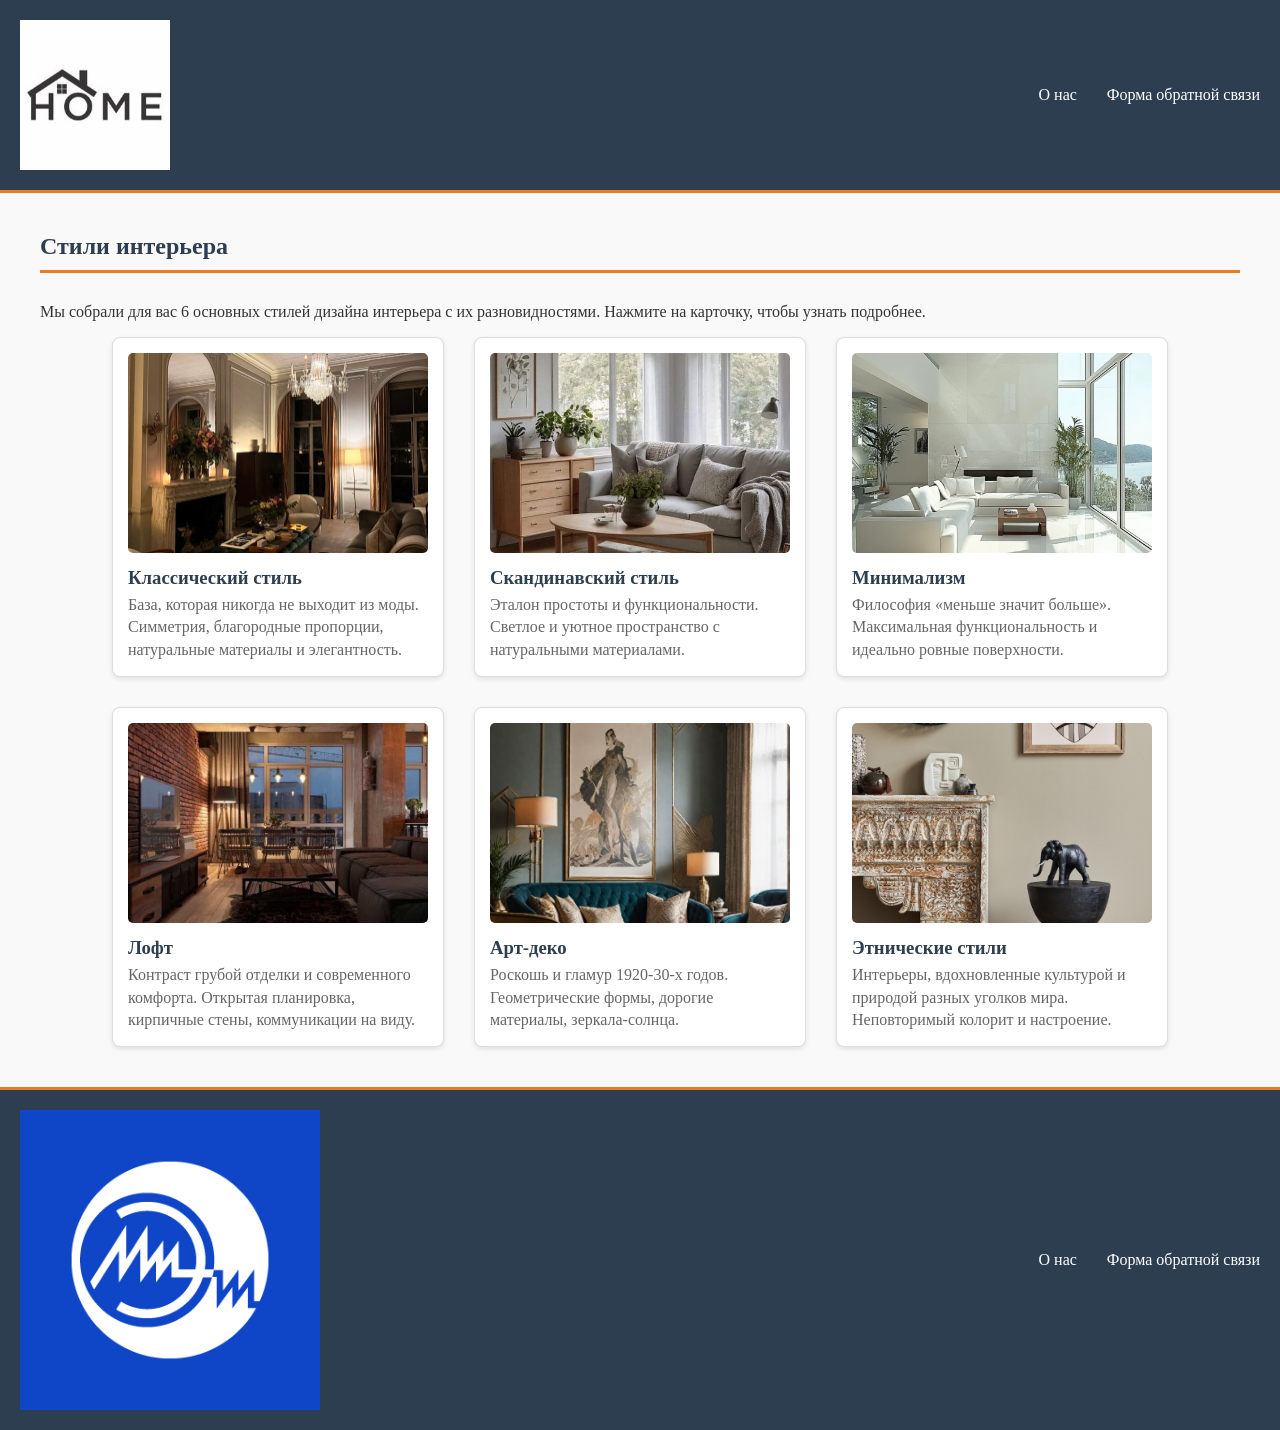
==== lab1/index.html @ 456b3cd9 "Чистый старт лабораторной работы" ====
<!DOCTYPE html>
<html lang="ru">
<head>
    <meta charset="UTF-8">
    <meta name="viewport" content="width=device-width, initial-scale=1.0">
    <title>Дизайн интерьера - Главная</title>
    <link rel="stylesheet" href="style.css">
</head>
<body>
    <header>
        <a href="index.html">
            <img src="images/logo.jpg" alt="Логотип студии дизайна интерьера" width="150">
        </a>
        <nav>
            <ul>
                <li><a href="about.html">О нас</a></li>
                <li><a href="form.html">Форма обратной связи</a></li>
            </ul>
        </nav>
    </header>

    <main>
        <section>
            <h1>Стили интерьера</h1>
            <p>Мы собрали для вас 6 основных стилей дизайна интерьера с их разновидностями. Нажмите на карточку, чтобы узнать подробнее.</p>
        </section>

        <section>
            <figure>
                <a href="classic.html">
                    <img src="images/classic-card.jpg" alt="Классический стиль интерьера" width="300">
                    <figcaption>
                        <h3>Классический стиль</h3>
                        <p>База, которая никогда не выходит из моды. Симметрия, благородные пропорции, натуральные материалы и элегантность.</p>
                    </figcaption>
                </a>
            </figure>

            <figure>
                <a href="scandi.html">
                    <img src="images/scandi-card.jpg" alt="Скандинавский стиль интерьера" width="300">
                    <figcaption>
                        <h3>Скандинавский стиль</h3>
                        <p>Эталон простоты и функциональности. Светлое и уютное пространство с натуральными материалами.</p>
                    </figcaption>
                </a>
            </figure>

            <figure>
                <a href="minimalism.html">
                    <img src="images/minimalism-card.png" alt="Минимализм в интерьере" width="300">
                    <figcaption>
                        <h3>Минимализм</h3>
                        <p>Философия «меньше значит больше». Максимальная функциональность и идеально ровные поверхности.</p>
                    </figcaption>
                </a>
            </figure>

            <figure>
                <a href="loft.html">
                    <img src="images/loft-card.jpg" alt="Лофт интерьер" width="300">
                    <figcaption>
                        <h3>Лофт</h3>
                        <p>Контраст грубой отделки и современного комфорта. Открытая планировка, кирпичные стены, коммуникации на виду.</p>
                    </figcaption>
                </a>
            </figure>

            <figure>
                <a href="artdeco.html">
                    <img src="images/artdeco-card.jpg" alt="Арт-деко интерьер" width="300">
                    <figcaption>
                        <h3>Арт-деко</h3>
                        <p>Роскошь и гламур 1920-30-х годов. Геометрические формы, дорогие материалы, зеркала-солнца.</p>
                    </figcaption>
                </a>
            </figure>

            <figure>
                <a href="ethnic.html">
                    <img src="images/ethnic-card.jpg" alt="Этнический стиль интерьера" width="300">
                    <figcaption>
                        <h3>Этнические стили</h3>
                        <p>Интерьеры, вдохновленные культурой и природой разных уголков мира. Неповторимый колорит и настроение.</p>
                    </figcaption>
                </a>
            </figure>
        </section>
    </main>

    <footer>
        <a href="https://miet.ru/" target="_blank">
            <img src="images/miet-logo.png" alt="Логотип НИУ МИЭТ" width="300">
        </a>
        <nav>
            <ul>
                <li><a href="https://miet.ru/sveden/">О нас</a></li>
                <li><a href="https://miet.ru/page/146704">Форма обратной связи</a></li>
            </ul>
        </nav>
    </footer>
</body>
</html>
---- lab1/style.css ----
/* ===== ОБЩИЕ СТИЛИ ===== */
body {
    font-family: Georgia, serif;
    margin: 0;
    padding: 0;
    background-color: #f9f9f9;
    color: #333;
}

/* ===== ШАПКА (HEADER) ===== */
header {
    background-color: #2c3e50;
    padding: 20px;
    display: flex;
    align-items: center;
    justify-content: space-between;
    border-bottom: 3px solid #e67e22;
}

header a {
    text-decoration: none;
}

header img {
    vertical-align: middle;
}

header nav ul {
    list-style: none;
    margin: 0;
    padding: 0;
    display: flex;
    gap: 30px;
}

header nav ul li a {
    color: white;
    font-weight: bold;
    font-size: 16px;
}

header nav ul li a:hover {
    color: #e67e22;
    text-decoration: underline;
}

/* ===== ПОДВАЛ (FOOTER) ===== */
footer {
    background-color: #2c3e50;
    padding: 20px;
    display: flex;
    align-items: center;
    justify-content: space-between;
    border-top: 3px solid #e67e22;
    margin-top: 40px;
}

footer a {
    text-decoration: none;
}

footer img {
    vertical-align: middle;
}

footer nav ul {
    list-style: none;
    margin: 0;
    padding: 0;
    display: flex;
    gap: 30px;
}

footer nav ul li a {
    color: white;
    font-weight: bold;
    font-size: 16px;
}

footer nav ul li a:hover {
    color: #e67e22;
    text-decoration: underline;
}

/* ===== ОСНОВНОЙ КОНТЕНТ ===== */
main {
    max-width: 1200px;
    margin: 40px auto;
    padding: 0 20px;
    min-height: 60vh;
}

/* ===== КАРТОЧКИ НА ГЛАВНОЙ ===== */
main section:last-child {
    display: flex;
    flex-wrap: wrap;
    gap: 30px;
    justify-content: center;
}

figure {
    width: 300px;
    margin: 0;
    padding: 15px;
    background-color: white;
    border: 1px solid #ddd;
    border-radius: 8px;
    box-shadow: 0 2px 5px rgba(0,0,0,0.1);
    transition: transform 0.3s;
}

figure:hover {
    transform: translateY(-5px);
    box-shadow: 0 5px 15px rgba(0,0,0,0.2);
}

figure a {
    text-decoration: none;
    color: inherit;
}

figure img {
    width: 100%;
    height: 200px;
    object-fit: cover;
    border-radius: 5px;
}

figcaption h3 {
    margin: 10px 0 5px;
    color: #2c3e50;
}

figcaption p {
    margin: 0;
    color: #666;
    line-height: 1.4;
}

/* ===== ТАБЛИЦЫ ===== */
table {
    width: 100%;
    border-collapse: collapse;
    margin: 30px 0;
    background-color: white;
    box-shadow: 0 2px 5px rgba(0,0,0,0.1);
}

/* Заголовки таблицы (темно-серый фон, белый текст, жирный, по центру) */
th {
    background-color: #333;
    color: white;
    font-weight: bold;
    text-align: center;
    padding: 12px;
    border: 2px double #666;
}

/* Обычные ячейки (светло-серый фон, черный текст) */
td {
    background-color: #f2f2f2;
    color: black;
    padding: 10px;
    border: 1px solid #ccc;
    text-align: left;
    vertical-align: middle;
}

/* Ячейки с картинками в таблице */
td img {
    display: block;
    max-width: 200px;
    height: auto;
    border-radius: 4px;
}

/* ===== ССЫЛКИ (СИНИЙ ЦВЕТ) ===== */
a:link {
    color: #0066cc;
    text-decoration: none;
    font-weight: normal;
}

a:visited {
    color: #663399;
}

a:hover {
    color: #ff6600;
    text-decoration: underline;
    font-weight: bold;
}

a:active {
    color: #ff0000;
}

/* Специально для ссылок в header/footer (переопределяем, чтобы они были белыми) */
header a:link, header a:visited,
footer a:link, footer a:visited {
    color: white;
}

header a:hover, footer a:hover {
    color: #e67e22;
}

header a:active, footer a:active {
    color: #ff9900;
}

/* ===== ФОРМА ===== */
form {
    background-color: white;
    padding: 30px;
    border-radius: 8px;
    box-shadow: 0 2px 10px rgba(0,0,0,0.1);
    max-width: 600px;
    margin: 0 auto;
}

form div {
    margin-bottom: 20px;
    display: flex;
    flex-wrap: wrap;
    align-items: center;
}

form label {
    width: 200px;
    font-weight: bold;
    color: #2c3e50;
}

/* Поля ввода */
form input[type="text"],
form select,
form textarea {
    flex: 1;
    padding: 10px;
    border: 2px solid #ddd;
    border-radius: 4px;
    font-family: Georgia, serif;
    font-size: 14px;
    transition: border-color 0.3s;
}

form input[type="text"]:focus,
form select:focus,
form textarea:focus {
    border-color: #e67e22;
    outline: none;
}

/* Флажки и радио кнопки */
form div:has(input[type="checkbox"]),
form div:has(input[type="radio"]) {
    display: flex;
    flex-wrap: wrap;
    gap: 15px;
}

form div:has(input[type="checkbox"]) label,
form div:has(input[type="radio"]) label {
    width: auto;
    font-weight: normal;
    margin-right: 10px;
}

form input[type="checkbox"],
form input[type="radio"] {
    margin-right: 5px;
}

/* Кнопки */
form input[type="submit"],
form input[type="reset"] {
    background-color: #2c3e50;
    color: white;
    border: none;
    padding: 12px 25px;
    border-radius: 4px;
    cursor: pointer;
    font-family: Georgia, serif;
    font-size: 16px;
    font-weight: bold;
    margin-right: 15px;
    transition: background-color 0.3s;
}

form input[type="submit"]:hover,
form input[type="reset"]:hover {
    background-color: #e67e22;
}

/* Для многострочного поля */
textarea {
    resize: vertical;
    min-height: 100px;
}

/* Заголовки страниц */
h1 {
    color: #2c3e50;
    border-bottom: 3px solid #e67e22;
    padding-bottom: 10px;
    margin-bottom: 30px;
}

h2 {
    color: #2c3e50;
    margin-top: 40px;
}

/* ===== СТРАНИЦЫ СТИЛЕЙ ===== */
main img[width="600"] {
    max-width: 100%;
    height: auto;
    border-radius: 8px;
    box-shadow: 0 4px 10px rgba(0,0,0,0.2);
    margin: 20px 0;
    border: 3px solid white;
}
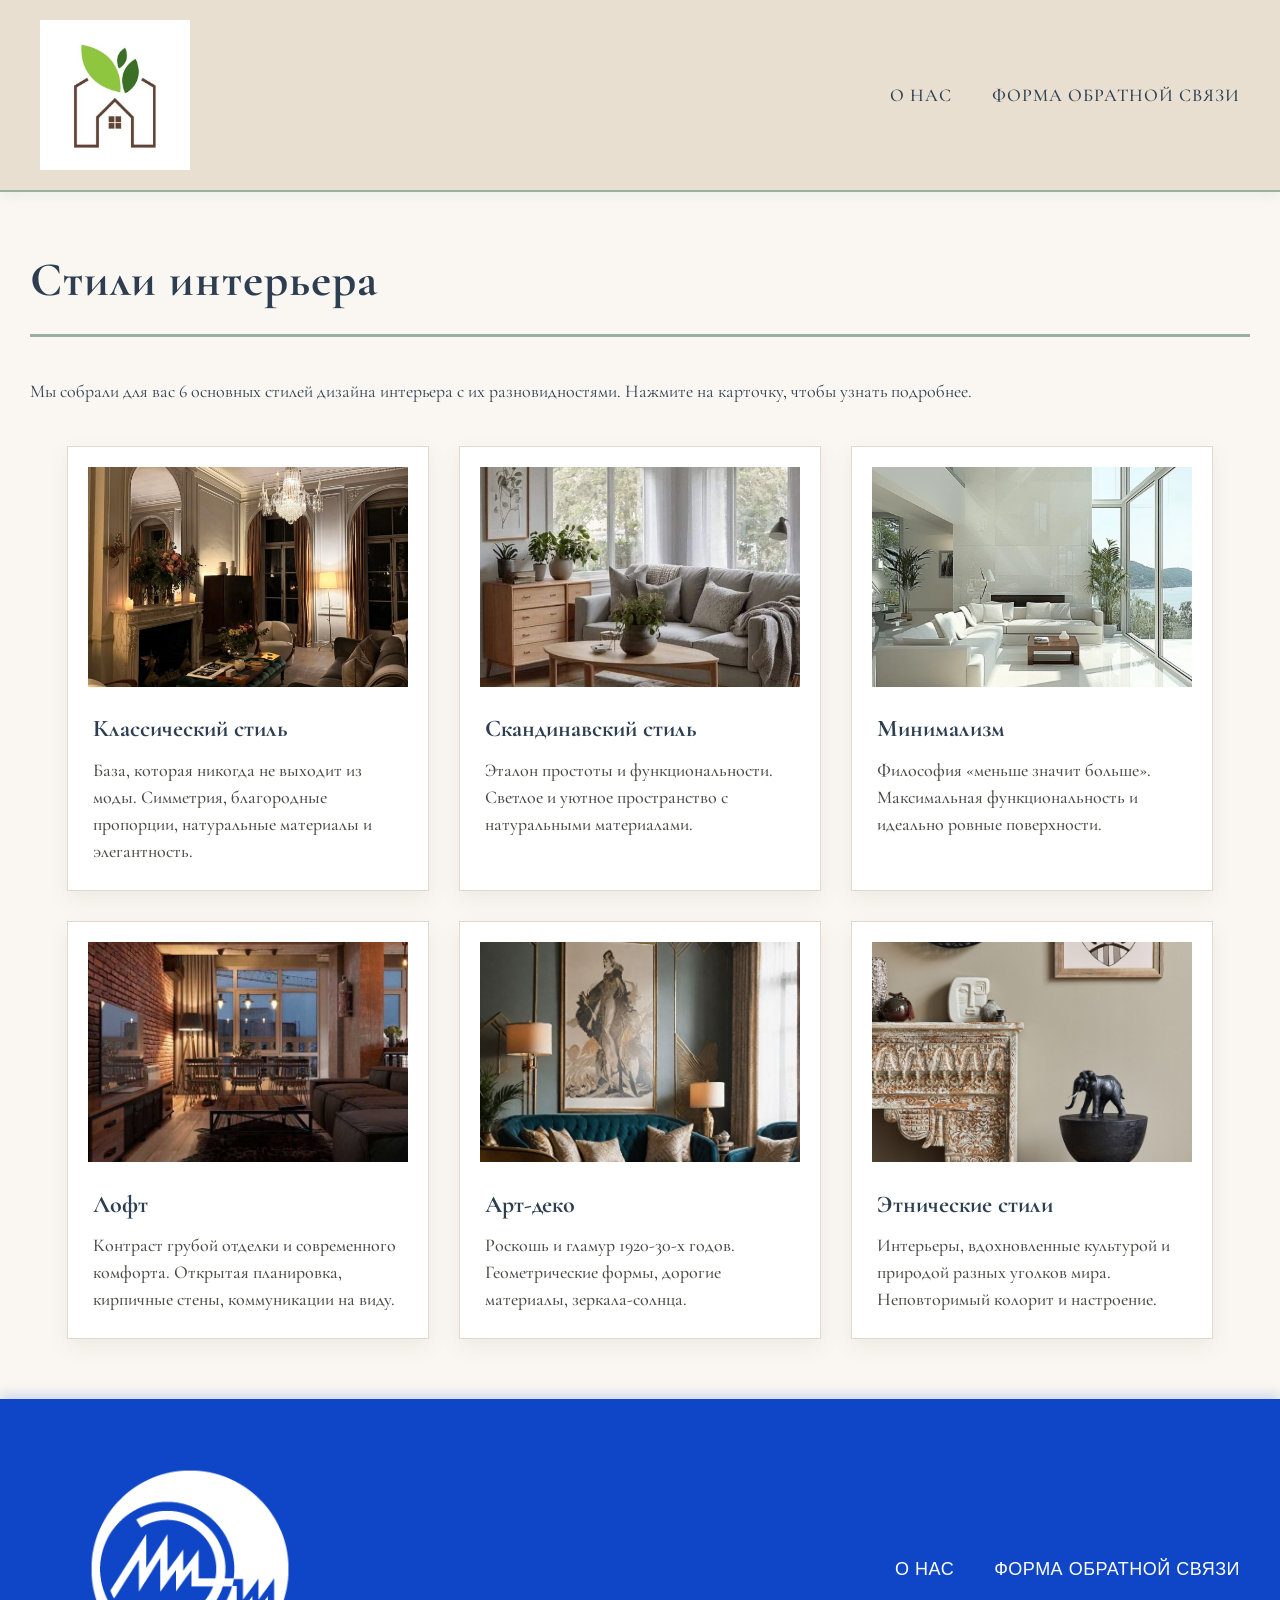
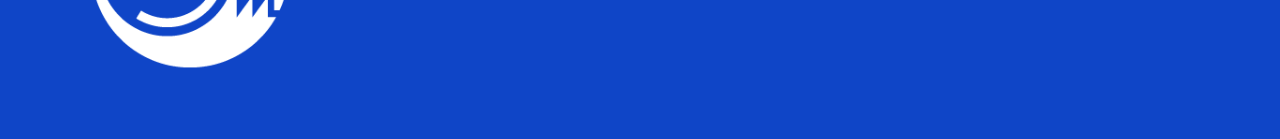
==== commit 9e7d71e5: "new css + miet" ====
--- a/lab1/index.html
+++ b/lab1/index.html
@@ -94,7 +94,7 @@
         </a>
         <nav>
             <ul>
-                <li><a href="https://miet.ru/sveden/">О нас</a></li>
+                <li><a href="https://miet.ru/sveden/common">О нас</a></li>
                 <li><a href="https://miet.ru/page/146704">Форма обратной связи</a></li>
             </ul>
         </nav>
--- a/lab1/style.css
+++ b/lab1/style.css
@@ -1,20 +1,52 @@
+/* ===== ПОДКЛЮЧЕНИЕ ШРИФТА ===== */
+@import url('https://fonts.googleapis.com/css2?family=Cormorant+Garamond:wght@400;500;600;700&display=swap');
+
 /* ===== ОБЩИЕ СТИЛИ ===== */
 body {
-    font-family: Georgia, serif;
+    font-family: 'Cormorant Garamond', serif;
     margin: 0;
     padding: 0;
-    background-color: #f9f9f9;
-    color: #333;
-}
-
-/* ===== ШАПКА (HEADER) ===== */
+    background-color: #faf7f2;
+    color: #2c3e50;
+    line-height: 1.6;
+    font-size: 18px;
+}
+
+h1, h2, h3, h4, h5, h6, p, li, figcaption, td, th, a, label, input, select, textarea, form div label {
+    font-family: 'Cormorant Garamond', serif;
+}
+
+h1 {
+    font-size: 48px;
+    color: #2c3e50;
+    border-bottom: 3px solid #9ab0a0;
+    padding-bottom: 15px;
+    margin-bottom: 40px;
+    font-weight: 700;
+    letter-spacing: 1px;
+}
+
+h2 {
+    font-size: 36px;
+    color: #2c3e50;
+    margin-top: 50px;
+    margin-bottom: 25px;
+    font-weight: 600;
+}
+
+h2::before {
+    display: none;
+}
+
+/* ===== ШАПКА ===== */
 header {
-    background-color: #2c3e50;
-    padding: 20px;
+    background-color: #e8dfd1;
+    padding: 20px 40px;
     display: flex;
     align-items: center;
     justify-content: space-between;
-    border-bottom: 3px solid #e67e22;
+    border-bottom: 2px solid #9ab0a0;
+    box-shadow: 0 4px 12px rgba(154, 176, 160, 0.15);
 }
 
 header a {
@@ -23,6 +55,11 @@
 
 header img {
     vertical-align: middle;
+    transition: opacity 0.3s;
+}
+
+header img:hover {
+    opacity: 0.8;
 }
 
 header nav ul {
@@ -30,29 +67,35 @@
     margin: 0;
     padding: 0;
     display: flex;
-    gap: 30px;
+    gap: 40px;
 }
 
 header nav ul li a {
-    color: white;
-    font-weight: bold;
-    font-size: 16px;
+    color: #2c3e50 !important;
+    font-family: 'Cormorant Garamond', serif;
+    font-weight: 600;
+    font-size: 20px;
+    letter-spacing: 1px;
+    text-transform: uppercase;
+    padding: 5px 0;
+    border-bottom: 2px solid transparent;
+    transition: all 0.3s;
 }
 
 header nav ul li a:hover {
-    color: #e67e22;
-    text-decoration: underline;
-}
-
-/* ===== ПОДВАЛ (FOOTER) ===== */
+    color: #6b8c7d;
+    border-bottom: 2px solid #9ab0a0;
+}
+
+/* ===== ПОДВАЛ ===== */
 footer {
-    background-color: #2c3e50;
-    padding: 20px;
+    background-color: #0F45C7;
+    padding: 20px 40px;
     display: flex;
     align-items: center;
     justify-content: space-between;
-    border-top: 3px solid #e67e22;
-    margin-top: 40px;
+    margin-top: 60px;
+    box-shadow: 0 -4px 12px rgba(15, 69, 199, 0.2);
 }
 
 footer a {
@@ -61,6 +104,11 @@
 
 footer img {
     vertical-align: middle;
+    transition: opacity 0.3s;
+}
+
+footer img:hover {
+    opacity: 0.8;
 }
 
 footer nav ul {
@@ -68,25 +116,29 @@
     margin: 0;
     padding: 0;
     display: flex;
-    gap: 30px;
+    gap: 40px;
 }
 
 footer nav ul li a {
-    color: white;
+    color: white !important;
+    font-family: 'Arial', sans-serif;
     font-weight: bold;
-    font-size: 16px;
+    font-size: 18px;
+    letter-spacing: 0.5px;
+    text-transform: uppercase;
+    transition: color 0.3s;
 }
 
 footer nav ul li a:hover {
-    color: #e67e22;
+    color: #ffcc00;
     text-decoration: underline;
 }
 
 /* ===== ОСНОВНОЙ КОНТЕНТ ===== */
 main {
-    max-width: 1200px;
-    margin: 40px auto;
-    padding: 0 20px;
+    max-width: 1300px;
+    margin: 50px auto;
+    padding: 0 30px;
     min-height: 60vh;
 }
 
@@ -96,22 +148,23 @@
     flex-wrap: wrap;
     gap: 30px;
     justify-content: center;
+    margin-top: 40px;
 }
 
 figure {
-    width: 300px;
-    margin: 0;
-    padding: 15px;
-    background-color: white;
-    border: 1px solid #ddd;
-    border-radius: 8px;
-    box-shadow: 0 2px 5px rgba(0,0,0,0.1);
-    transition: transform 0.3s;
+    width: 320px;
+    margin: 0;
+    padding: 20px;
+    background-color: #ffffff;
+    border: 1px solid #e0d9ce;
+    box-shadow: 0 8px 20px rgba(90, 80, 70, 0.08);
+    transition: all 0.4s;
 }
 
 figure:hover {
-    transform: translateY(-5px);
-    box-shadow: 0 5px 15px rgba(0,0,0,0.2);
+    transform: translateY(-8px);
+    box-shadow: 0 15px 30px rgba(107, 140, 125, 0.15);
+    border-color: #9ab0a0;
 }
 
 figure a {
@@ -121,203 +174,279 @@
 
 figure img {
     width: 100%;
-    height: 200px;
+    height: 220px;
     object-fit: cover;
-    border-radius: 5px;
+    transition: transform 0.4s;
+}
+
+figure:hover img {
+    transform: scale(1.02);
+}
+
+figcaption {
+    padding: 15px 5px 5px;
 }
 
 figcaption h3 {
-    margin: 10px 0 5px;
-    color: #2c3e50;
+    margin: 0 0 8px;
+    color: #2c3e50;
+    font-size: 24px;
+    padding-left: 0;
 }
 
 figcaption p {
     margin: 0;
-    color: #666;
-    line-height: 1.4;
+    color: #4a4a44;
+    line-height: 1.5;
+    font-size: 18px;
 }
 
 /* ===== ТАБЛИЦЫ ===== */
 table {
     width: 100%;
     border-collapse: collapse;
-    margin: 30px 0;
-    background-color: white;
-    box-shadow: 0 2px 5px rgba(0,0,0,0.1);
-}
-
-/* Заголовки таблицы (темно-серый фон, белый текст, жирный, по центру) */
+    margin: 40px 0;
+    background-color: #ffffff;
+    border: 1px solid #b0a28a;
+}
+
+th, td {
+    border: 1px solid #b0a28a;
+    padding: 10px;
+    vertical-align: middle;
+}
+
 th {
-    background-color: #333;
+    background-color: #9ab0a0;
     color: white;
-    font-weight: bold;
+    font-size: 20px;
+    font-weight: 600;
     text-align: center;
-    padding: 12px;
-    border: 2px double #666;
-}
-
-/* Обычные ячейки (светло-серый фон, черный текст) */
+}
+
+/* Ячейки с цифрами 1 и 2 - желтоватый цвет */
+th:first-child,
+td:first-child {
+    background-color: #f5e6d3;
+    color: #2c3e50;
+    font-weight: 600;
+}
+
 td {
-    background-color: #f2f2f2;
-    color: black;
-    padding: 10px;
-    border: 1px solid #ccc;
-    text-align: left;
-    vertical-align: middle;
-}
-
-/* Ячейки с картинками в таблице */
+    background-color: #fefcf8;
+    color: #2c3e50;
+    font-size: 18px;
+}
+
 td img {
     display: block;
     max-width: 200px;
     height: auto;
-    border-radius: 4px;
-}
-
-/* ===== ССЫЛКИ (СИНИЙ ЦВЕТ) ===== */
+    border: 1px solid #b0a28a;
+}
+
+/* ===== ССЫЛКИ ===== */
 a:link {
-    color: #0066cc;
+    color: #6b8c7d;
     text-decoration: none;
-    font-weight: normal;
+    font-weight: 500;
+    transition: all 0.3s;
+    font-size: 18px;
 }
 
 a:visited {
-    color: #663399;
+    color: #8a7e72;
 }
 
 a:hover {
-    color: #ff6600;
+    color: #4a6b5c;
     text-decoration: underline;
-    font-weight: bold;
 }
 
 a:active {
-    color: #ff0000;
-}
-
-/* Специально для ссылок в header/footer (переопределяем, чтобы они были белыми) */
+    color: #9ab0a0;
+}
+
 header a:link, header a:visited,
 footer a:link, footer a:visited {
     color: white;
 }
 
 header a:hover, footer a:hover {
-    color: #e67e22;
-}
-
-header a:active, footer a:active {
-    color: #ff9900;
+    color: #ffcc00;
+    text-decoration: none;
 }
 
 /* ===== ФОРМА ===== */
+/* Убрана белая подложка, форма теперь прозрачная */
 form {
-    background-color: white;
-    padding: 30px;
-    border-radius: 8px;
-    box-shadow: 0 2px 10px rgba(0,0,0,0.1);
-    max-width: 600px;
+    max-width: 700px;
     margin: 0 auto;
+    padding: 0;
 }
 
 form div {
-    margin-bottom: 20px;
+    margin-bottom: 25px;
     display: flex;
     flex-wrap: wrap;
-    align-items: center;
-}
-
-form label {
+    align-items: flex-start;
+    width: 100%;
+}
+
+/* Все лейблы и заголовки секций */
+form > div > label,
+form > div > p {
     width: 200px;
-    font-weight: bold;
-    color: #2c3e50;
+    font-family: 'Cormorant Garamond', serif;
+    font-weight: 600;
+    font-size: 20px;
+    color: #2c3e50;
+    margin: 8px 15px 0 0;
+    padding: 0;
+    flex-shrink: 0;
+}
+
+/* Контейнер для содержимого справа */
+.form-content {
+    flex: 1;
+    min-width: 250px;
 }
 
 /* Поля ввода */
 form input[type="text"],
 form select,
 form textarea {
-    flex: 1;
-    padding: 10px;
-    border: 2px solid #ddd;
-    border-radius: 4px;
-    font-family: Georgia, serif;
-    font-size: 14px;
-    transition: border-color 0.3s;
+    width: 100%;
+    padding: 12px 15px;
+    border: 2px solid #e8dfd1;
+    font-family: 'Cormorant Garamond', serif;
+    font-size: 18px;
+    background-color: #fefcf8;
+    transition: all 0.3s;
+    box-sizing: border-box;
+    border-radius: 0;
 }
 
 form input[type="text"]:focus,
 form select:focus,
 form textarea:focus {
-    border-color: #e67e22;
+    border-color: #9ab0a0;
+    background-color: #ffffff;
     outline: none;
-}
-
-/* Флажки и радио кнопки */
-form div:has(input[type="checkbox"]),
-form div:has(input[type="radio"]) {
+    box-shadow: 0 0 0 3px rgba(154, 176, 160, 0.2);
+}
+
+/* Сетка для цветовой гаммы 2x2 */
+.checkbox-grid {
+    display: grid;
+    grid-template-columns: repeat(2, 1fr);
+    gap: 12px 20px;
+    margin-top: 5px;
+}
+
+.checkbox-grid label {
+    width: auto;
+    font-weight: 400;
+    font-size: 18px;
+    display: flex;
+    align-items: center;
+    gap: 8px;
+    margin: 0;
+    white-space: nowrap;
+}
+
+/* Сетка для стилей интерьера */
+.radio-grid {
     display: flex;
     flex-wrap: wrap;
-    gap: 15px;
-}
-
-form div:has(input[type="checkbox"]) label,
-form div:has(input[type="radio"]) label {
+    gap: 12px 25px;
+    margin-top: 5px;
+}
+
+.radio-grid label {
     width: auto;
-    font-weight: normal;
-    margin-right: 10px;
-}
-
+    font-weight: 400;
+    font-size: 18px;
+    display: flex;
+    align-items: center;
+    gap: 8px;
+    margin: 0;
+    white-space: nowrap;
+}
+
+/* Чекбоксы и радио */
 form input[type="checkbox"],
 form input[type="radio"] {
-    margin-right: 5px;
+    accent-color: #9ab0a0;
+    width: 18px;
+    height: 18px;
+    margin: 0;
 }
 
 /* Кнопки */
+.button-group {
+    display: flex;
+    gap: 15px;
+    margin-left: 215px;
+}
+
 form input[type="submit"],
 form input[type="reset"] {
-    background-color: #2c3e50;
+    background-color: #9ab0a0;
     color: white;
     border: none;
-    padding: 12px 25px;
-    border-radius: 4px;
+    padding: 14px 35px;
     cursor: pointer;
-    font-family: Georgia, serif;
-    font-size: 16px;
-    font-weight: bold;
-    margin-right: 15px;
-    transition: background-color 0.3s;
+    font-family: 'Cormorant Garamond', serif;
+    font-size: 20px;
+    font-weight: 600;
+    letter-spacing: 0.5px;
+    transition: all 0.3s;
+    border: 2px solid transparent;
 }
 
 form input[type="submit"]:hover,
 form input[type="reset"]:hover {
-    background-color: #e67e22;
-}
-
-/* Для многострочного поля */
+    background-color: #6b8c7d;
+    transform: translateY(-2px);
+    box-shadow: 0 5px 15px rgba(107, 140, 125, 0.3);
+}
+
+form input[type="reset"] {
+    background-color: #e8dfd1;
+    color: #2c3e50;
+}
+
+form input[type="reset"]:hover {
+    background-color: #dacfc1;
+}
+
 textarea {
     resize: vertical;
-    min-height: 100px;
-}
-
-/* Заголовки страниц */
-h1 {
-    color: #2c3e50;
-    border-bottom: 3px solid #e67e22;
-    padding-bottom: 10px;
-    margin-bottom: 30px;
-}
-
-h2 {
-    color: #2c3e50;
-    margin-top: 40px;
+    min-height: 120px;
 }
 
 /* ===== СТРАНИЦЫ СТИЛЕЙ ===== */
 main img[width="600"] {
     max-width: 100%;
     height: auto;
-    border-radius: 8px;
-    box-shadow: 0 4px 10px rgba(0,0,0,0.2);
-    margin: 20px 0;
-    border: 3px solid white;
+    margin: 25px 0;
+    border: 3px solid #ffffff;
+    transition: transform 0.4s;
+}
+
+main img[width="600"]:hover {
+    transform: scale(1.01);
+}
+
+main div {
+    background-color: #fefcf8;
+    padding: 25px;
+    margin: 30px 0;
+    border-left: none;
+    box-shadow: 0 4px 12px rgba(154, 176, 160, 0.1);
+}
+
+main div h2 {
+    margin-top: 0;
 }
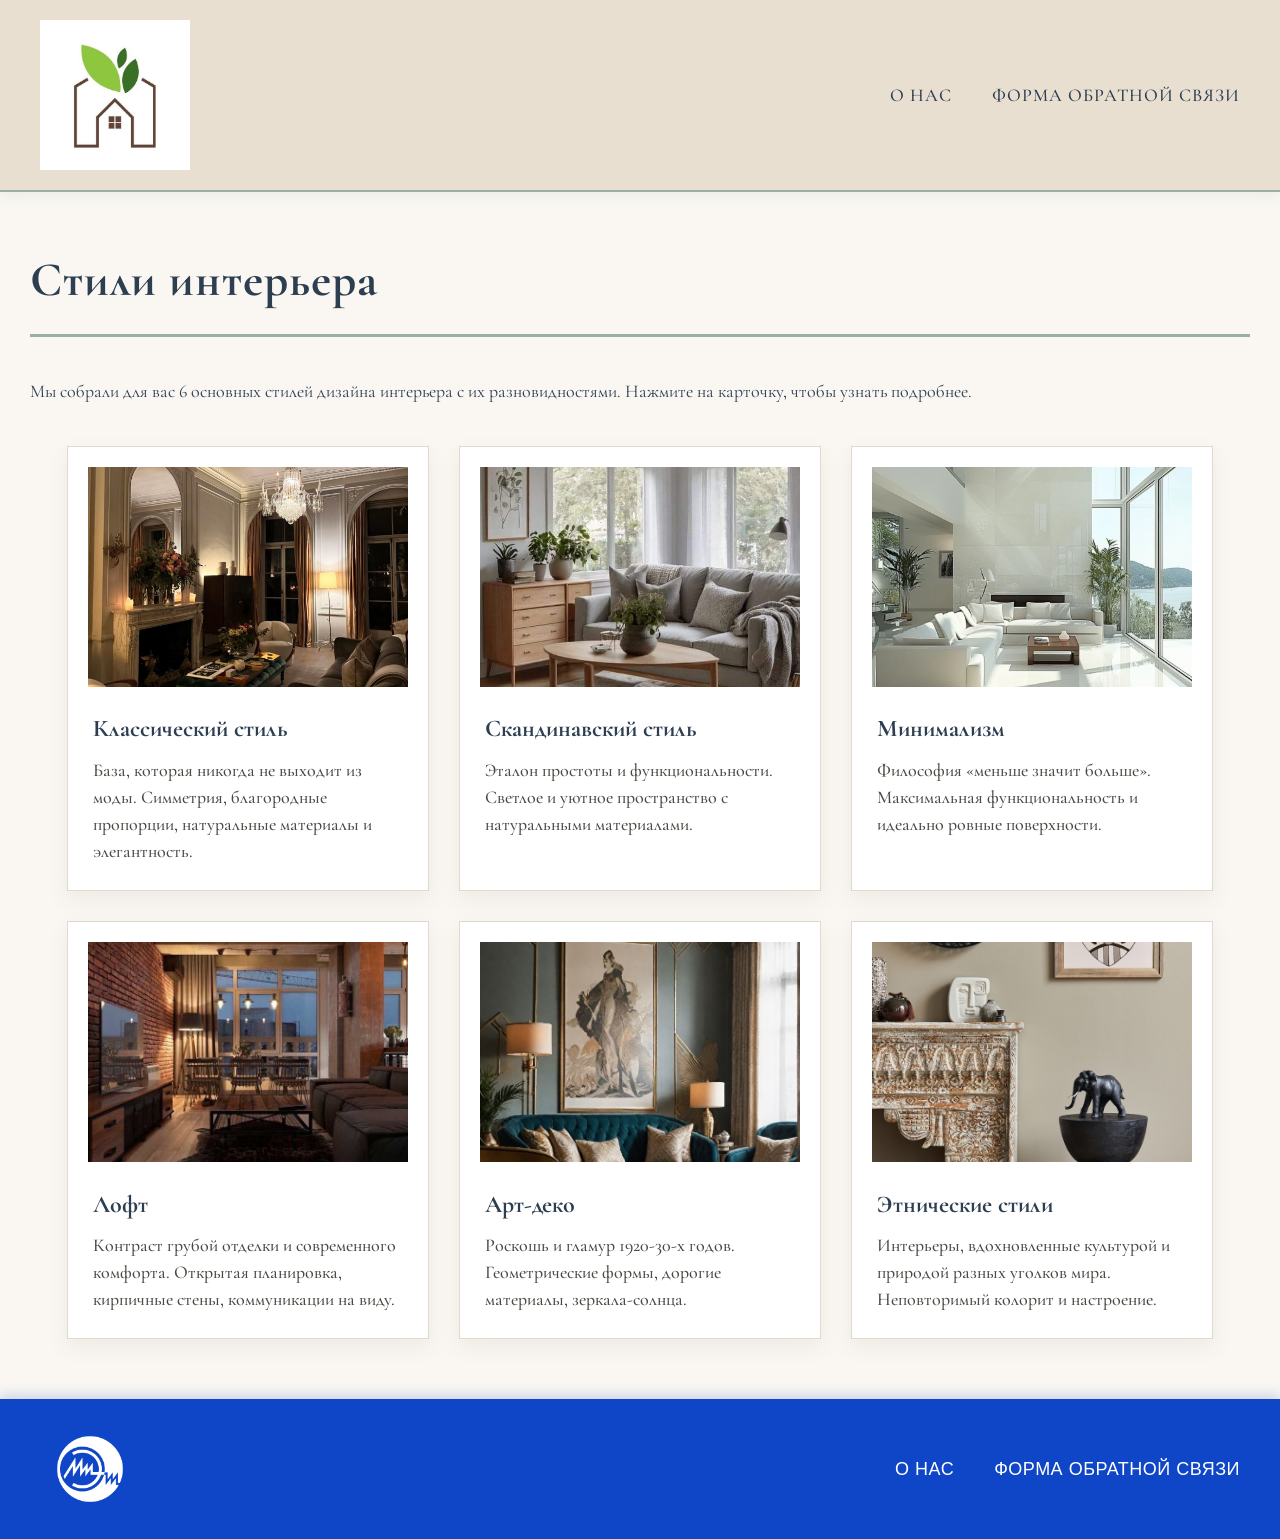
==== commit d476aa34: "miet лого фикс" ====
--- a/lab1/index.html
+++ b/lab1/index.html
@@ -90,7 +90,7 @@
 
     <footer>
         <a href="https://miet.ru/" target="_blank">
-            <img src="images/miet-logo.png" alt="Логотип НИУ МИЭТ" width="300">
+            <img src="images/miet-logo.png" alt="Логотип НИУ МИЭТ" width="100">
         </a>
         <nav>
             <ul>
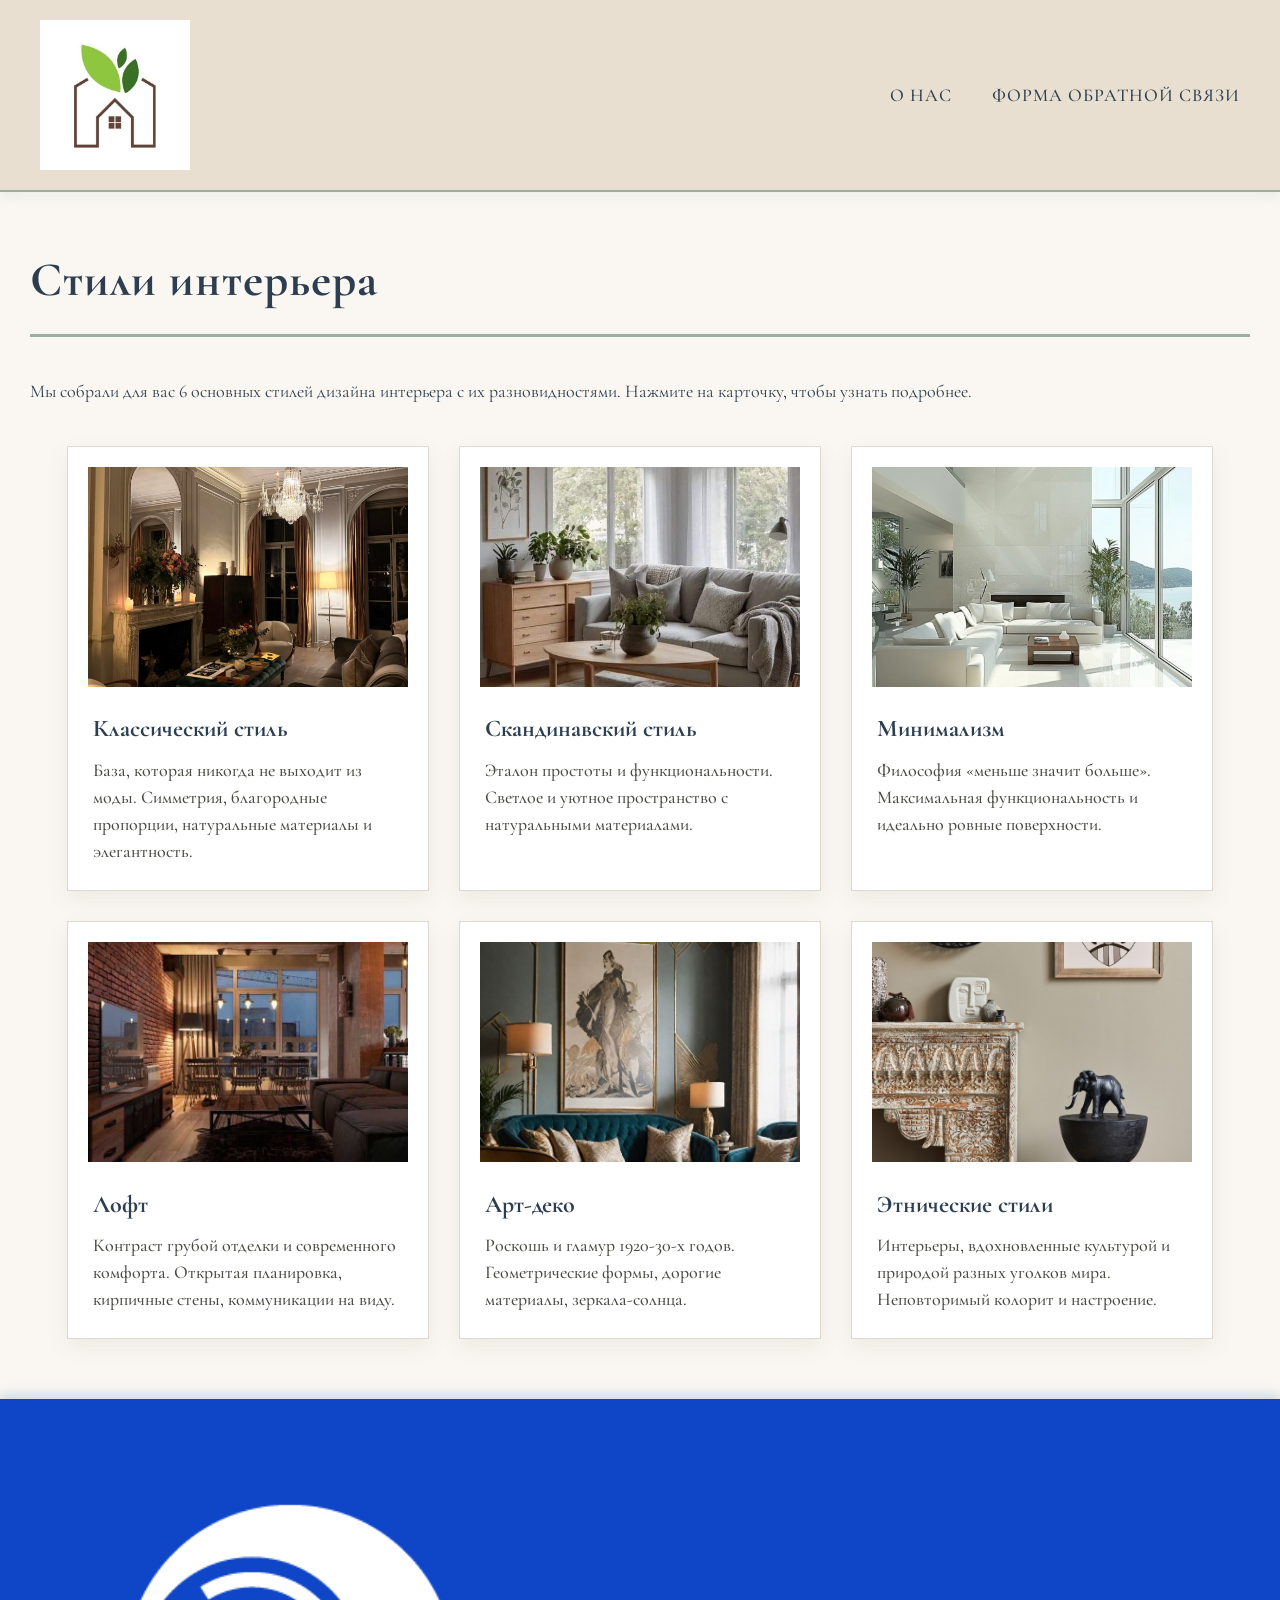
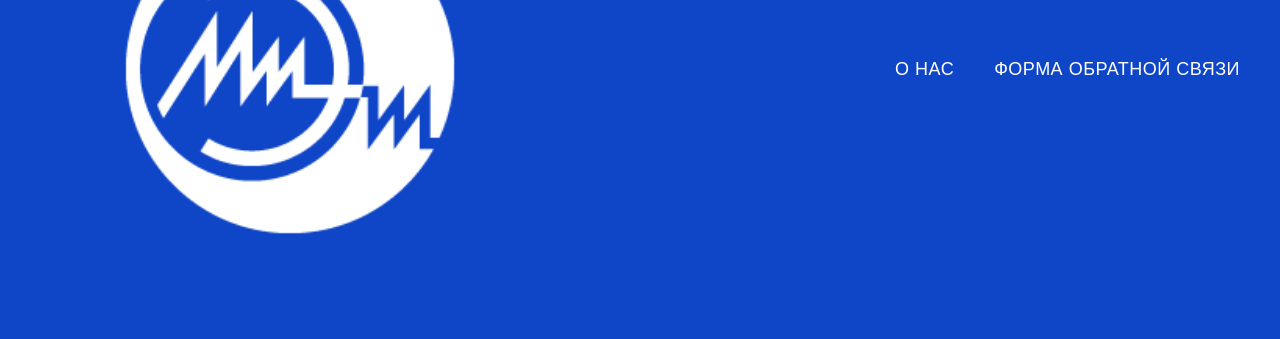
==== commit c9746cac: "лого" ====
--- a/lab1/index.html
+++ b/lab1/index.html
@@ -90,7 +90,7 @@
 
     <footer>
         <a href="https://miet.ru/" target="_blank">
-            <img src="images/miet-logo.png" alt="Логотип НИУ МИЭТ" width="100">
+            <img src="images/miet-logo.png" alt="Логотип НИУ МИЭТ" width="500">
         </a>
         <nav>
             <ul>
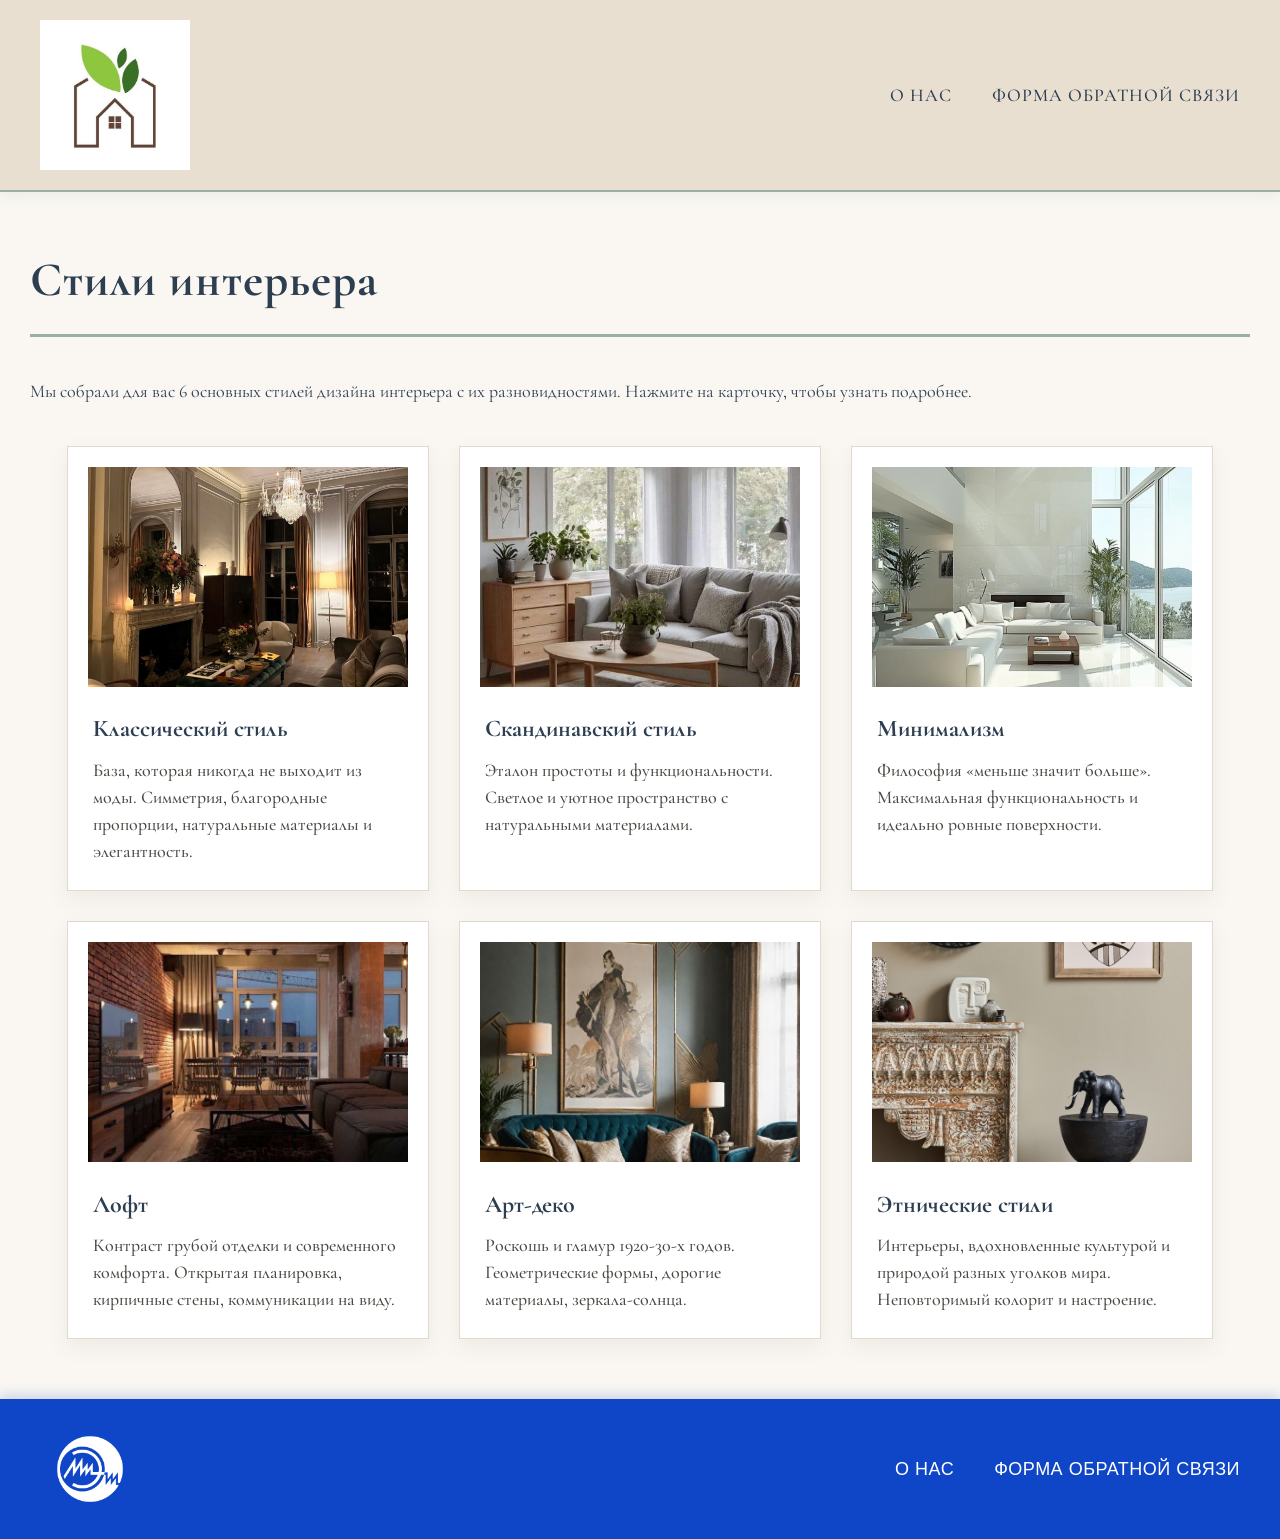
==== commit 98194adb: "logo100" ====
--- a/lab1/index.html
+++ b/lab1/index.html
@@ -90,7 +90,7 @@
 
     <footer>
         <a href="https://miet.ru/" target="_blank">
-            <img src="images/miet-logo.png" alt="Логотип НИУ МИЭТ" width="500">
+            <img src="images/miet-logo.png" alt="Логотип НИУ МИЭТ" width="100">
         </a>
         <nav>
             <ul>
